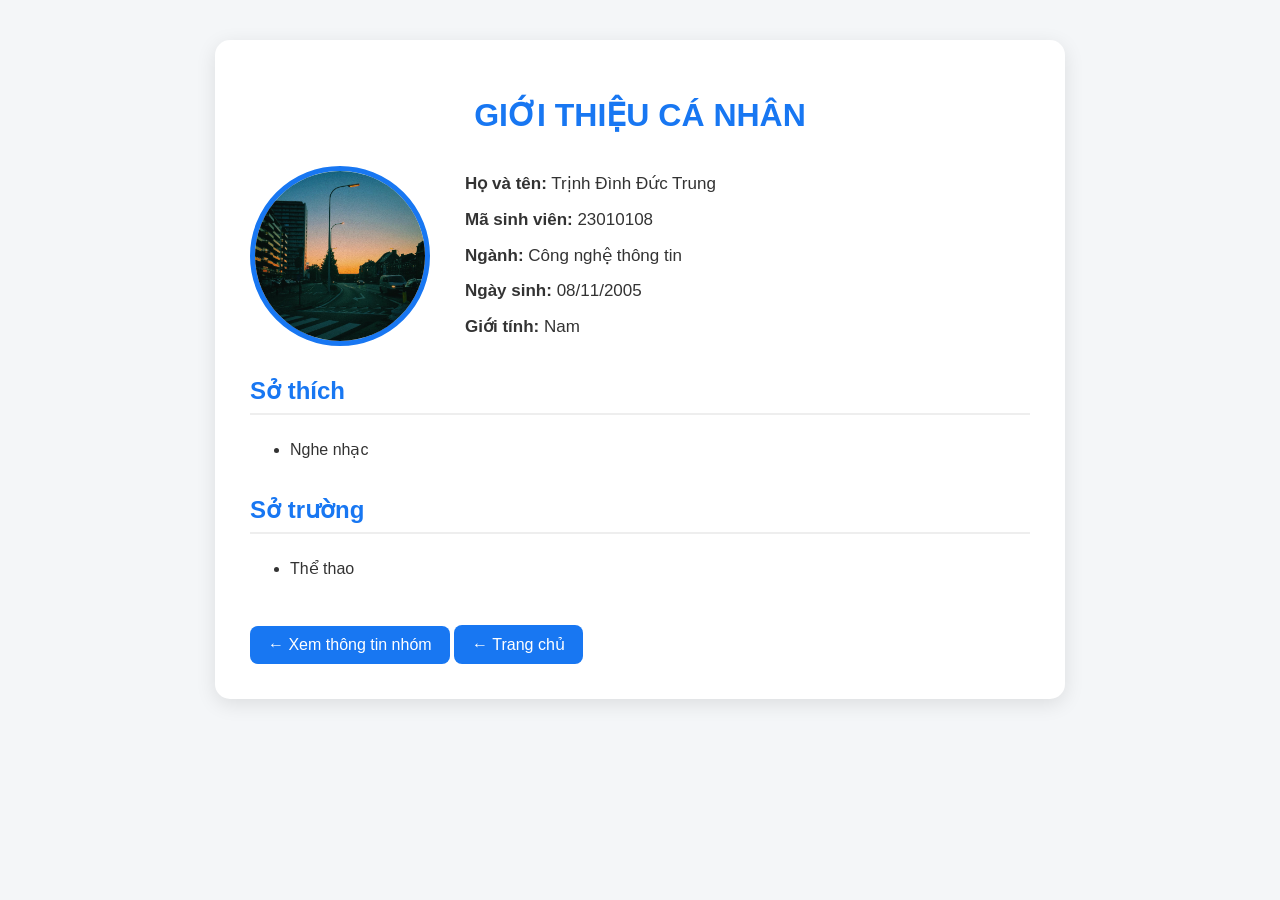
==== tasks/duc-trung/index.html @ 1564f826 "Hoan thien profile 4 thanh vien va trang gioi thieu nhom" ====
<!DOCTYPE html>
<html lang="vi">

<head>

    <meta charset="UTF-8">

    <meta name="viewport"
          content="width=device-width, initial-scale=1.0">

    <title>Trịnh Đình Đức Trung</title>

    <link rel="stylesheet"
          href="../../css/profile.css">

</head>

<body>

<div class="container">

    <h1>GIỚI THIỆU CÁ NHÂN</h1>

    <div class="profile">

        <img
            src="images/avatar.jpg"
            alt="Ảnh đại diện Trịnh Đình Đức Trung"
            class="avatar"
        >

        <div class="info">

            <p>
                <strong>Họ và tên:</strong>
                Trịnh Đình Đức Trung
            </p>

            <p>
                <strong>Mã sinh viên:</strong>
                23010108
            </p>

            <p>
                <strong>Ngành:</strong>
                Công nghệ thông tin
            </p>

            <p>
                <strong>Ngày sinh:</strong>
                08/11/2005
            </p>

            <p>
                <strong>Giới tính:</strong>
                Nam
            </p>

        </div>

    </div>


    <h2>Sở thích</h2>

    <ul>
        <li>Nghe nhạc</li>
    </ul>


    <h2>Sở trường</h2>

    <ul>
        <li>Thể thao</li>
    </ul>


    <a href="../group/about.html"
       class="back">
        ← Xem thông tin nhóm
    </a>

    <a href="../../index.html"
       class="back">
        ← Trang chủ
    </a>

</div>

</body>

</html>
---- css/profile.css ----
* {
    box-sizing: border-box;
}

body {
    margin: 0;
    padding: 40px 20px;
    font-family: Arial, sans-serif;
    background-color: #f4f6f8;
    color: #333;
}

.container {
    max-width: 850px;
    margin: auto;
    padding: 35px;
    background: white;
    border-radius: 15px;
    box-shadow: 0 5px 20px rgba(0,0,0,0.1);
}

h1 {
    text-align: center;
    color: #1877f2;
    margin-bottom: 30px;
}

.profile {
    display: flex;
    gap: 35px;
    align-items: center;
}

.avatar {
    width: 180px;
    height: 180px;
    object-fit: cover;
    border-radius: 50%;
    border: 5px solid #1877f2;
}

.info {
    flex: 1;
}

.info p {
    font-size: 17px;
    line-height: 1.8;
    margin: 5px 0;
}

h2 {
    margin-top: 30px;
    padding-bottom: 8px;
    color: #1877f2;
    border-bottom: 2px solid #eeeeee;
}

ul {
    font-size: 16px;
    line-height: 1.9;
}

.back {
    display: inline-block;
    margin-top: 25px;
    padding: 10px 18px;
    color: white;
    background: #1877f2;
    text-decoration: none;
    border-radius: 8px;
}

.back:hover {
    background: #0d5fc7;
}

@media (max-width: 600px) {
    .profile {
        flex-direction: column;
        text-align: center;
    }
}
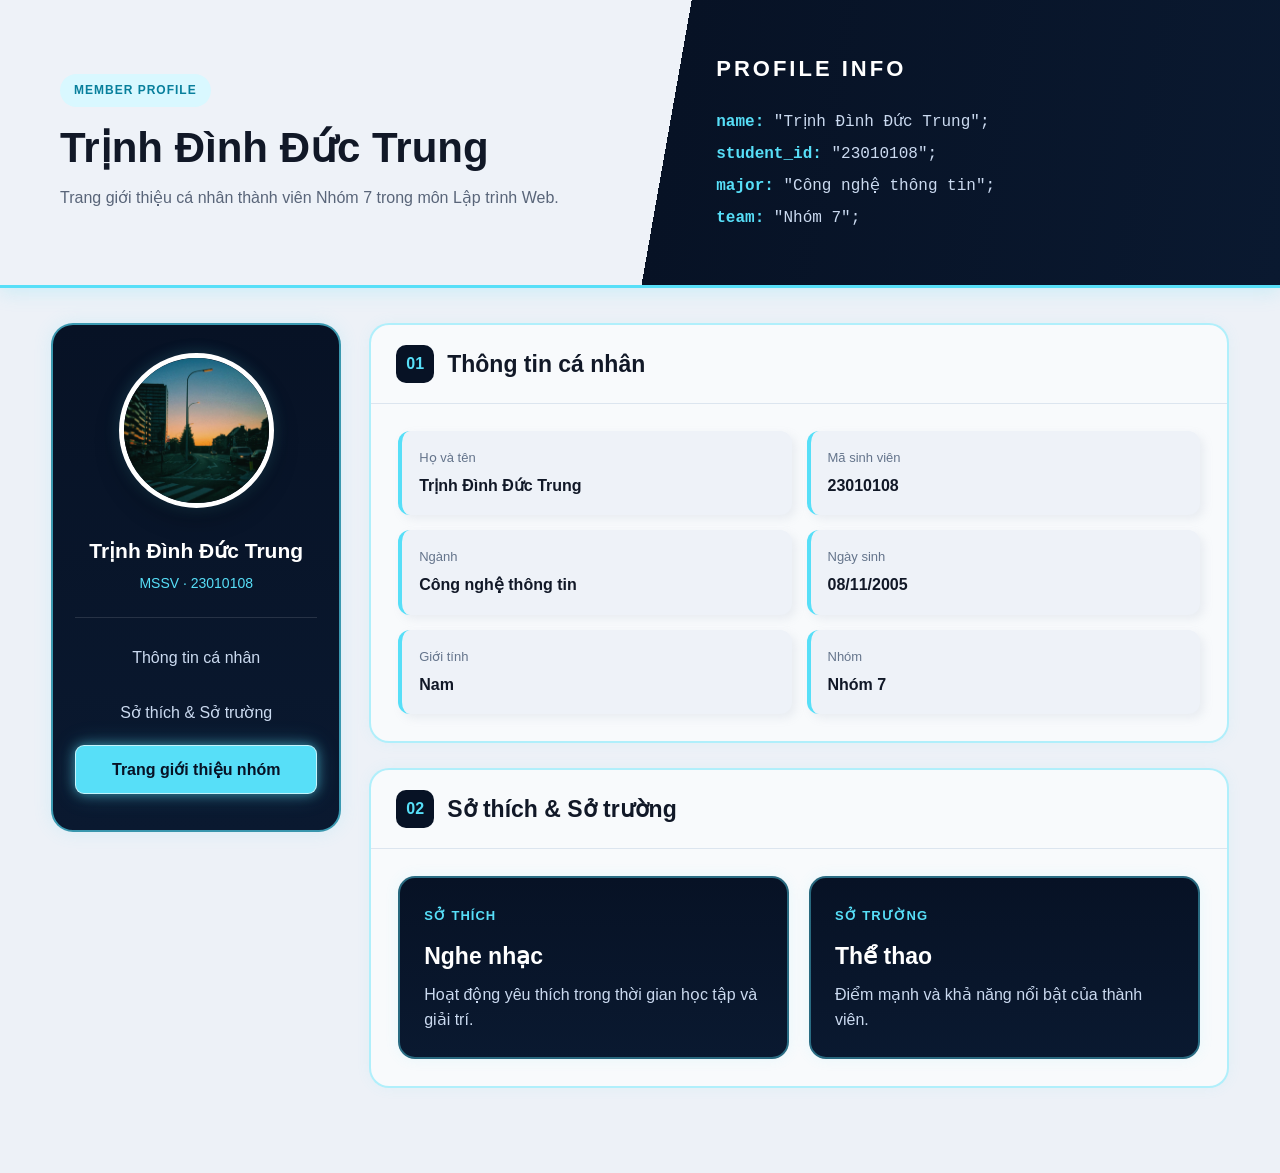
==== commit 52881c66: "hoàn thiện dao diện" ====
--- a/tasks/duc-trung/index.html
+++ b/tasks/duc-trung/index.html
@@ -2,91 +2,270 @@
 <html lang="vi">
 
 <head>
-
     <meta charset="UTF-8">
-
-    <meta name="viewport"
-          content="width=device-width, initial-scale=1.0">
-
-    <title>Trịnh Đình Đức Trung</title>
-
-    <link rel="stylesheet"
-          href="../../css/profile.css">
-
+    <meta name="viewport" content="width=device-width, initial-scale=1.0">
+
+    <title>Trịnh Đình Đức Trung - Profile</title>
+
+    <link rel="stylesheet" href="../../css/profile.css?v=20260921-3">
 </head>
 
 <body>
 
-<div class="container">
-
-    <h1>GIỚI THIỆU CÁ NHÂN</h1>
-
-    <div class="profile">
+<header class="profile-header">
+
+    <div class="header-inner">
+
+        <div class="header-left">
+
+            <span class="header-label">
+                MEMBER PROFILE
+            </span>
+
+            <h1>Trịnh Đình Đức Trung</h1>
+
+            <p>
+                Trang giới thiệu cá nhân thành viên Nhóm 7
+                trong môn Lập trình Web.
+            </p>
+
+        </div>
+
+        <div class="header-right">
+
+            <h2>PROFILE INFO</h2>
+
+            <div class="code-info">
+
+                <p>
+                    <strong>name:</strong>
+                    "Trịnh Đình Đức Trung";
+                </p>
+
+                <p>
+                    <strong>student_id:</strong>
+                    "23010108";
+                </p>
+
+                <p>
+                    <strong>major:</strong>
+                    "Công nghệ thông tin";
+                </p>
+
+                <p>
+                    <strong>team:</strong>
+                    "Nhóm 7";
+                </p>
+
+            </div>
+
+        </div>
+
+    </div>
+
+</header>
+
+
+<div class="profile-layout">
+
+    <aside class="profile-sidebar">
 
         <img
             src="images/avatar.jpg"
             alt="Ảnh đại diện Trịnh Đình Đức Trung"
-            class="avatar"
+            class="profile-avatar"
         >
 
-        <div class="info">
-
-            <p>
-                <strong>Họ và tên:</strong>
-                Trịnh Đình Đức Trung
-            </p>
-
-            <p>
-                <strong>Mã sinh viên:</strong>
-                23010108
-            </p>
-
-            <p>
-                <strong>Ngành:</strong>
-                Công nghệ thông tin
-            </p>
-
-            <p>
-                <strong>Ngày sinh:</strong>
-                08/11/2005
-            </p>
-
-            <p>
-                <strong>Giới tính:</strong>
-                Nam
-            </p>
-
-        </div>
-
-    </div>
-
-
-    <h2>Sở thích</h2>
-
-    <ul>
-        <li>Nghe nhạc</li>
-    </ul>
-
-
-    <h2>Sở trường</h2>
-
-    <ul>
-        <li>Thể thao</li>
-    </ul>
-
-
-    <a href="../group/about.html"
-       class="back">
-        ← Xem thông tin nhóm
-    </a>
-
-    <a href="../../index.html"
-       class="back">
-        ← Trang chủ
-    </a>
+        <h2>Trịnh Đình Đức Trung</h2>
+
+        <p class="student-id">
+            MSSV · 23010108
+        </p>
+
+        <ul class="profile-nav">
+
+            <li>
+                <a href="#information">
+                    Thông tin cá nhân
+                </a>
+            </li>
+
+            <li>
+                <a href="#skills">
+                    Sở thích & Sở trường
+                </a>
+            </li>
+
+            <li>
+                <a
+                    href="../group/about.html"
+                    class="primary-link"
+                >
+                    Trang giới thiệu nhóm
+                </a>
+            </li>
+
+        </ul>
+
+    </aside>
+
+
+    <main class="profile-content">
+
+        <!-- MỤC 01 -->
+        <section
+            class="profile-section"
+            id="information"
+        >
+
+            <div class="section-head">
+
+                <div class="section-number">
+                    01
+                </div>
+
+                <h2>
+                    Thông tin cá nhân
+                </h2>
+
+            </div>
+
+            <div class="section-body">
+
+                <div class="info-grid">
+
+                    <div class="info-item">
+                        <span class="info-label">
+                            Họ và tên
+                        </span>
+
+                        <span class="info-value">
+                            Trịnh Đình Đức Trung
+                        </span>
+                    </div>
+
+                    <div class="info-item">
+                        <span class="info-label">
+                            Mã sinh viên
+                        </span>
+
+                        <span class="info-value">
+                            23010108
+                        </span>
+                    </div>
+
+                    <div class="info-item">
+                        <span class="info-label">
+                            Ngành
+                        </span>
+
+                        <span class="info-value">
+                            Công nghệ thông tin
+                        </span>
+                    </div>
+
+                    <div class="info-item">
+                        <span class="info-label">
+                            Ngày sinh
+                        </span>
+
+                        <span class="info-value">
+                            08/11/2005
+                        </span>
+                    </div>
+
+                    <div class="info-item">
+                        <span class="info-label">
+                            Giới tính
+                        </span>
+
+                        <span class="info-value">
+                            Nam
+                        </span>
+                    </div>
+
+                    <div class="info-item">
+                        <span class="info-label">
+                            Nhóm
+                        </span>
+
+                        <span class="info-value">
+                            Nhóm 7
+                        </span>
+                    </div>
+
+                </div>
+
+            </div>
+
+        </section>
+
+
+        <!-- MỤC 02 -->
+        <section
+            class="profile-section"
+            id="skills"
+        >
+
+            <div class="section-head">
+
+                <div class="section-number">
+                    02
+                </div>
+
+                <h2>
+                    Sở thích & Sở trường
+                </h2>
+
+            </div>
+
+            <div class="section-body">
+
+                <div class="skills-grid">
+
+                    <div class="skill-card">
+
+                        <span>
+                            SỞ THÍCH
+                        </span>
+
+                        <h3>
+                            Nghe nhạc
+                        </h3>
+
+                        <p>
+                            Hoạt động yêu thích trong
+                            thời gian học tập và giải trí.
+                        </p>
+
+                    </div>
+
+                    <div class="skill-card">
+
+                        <span>
+                            SỞ TRƯỜNG
+                        </span>
+
+                        <h3>
+                            Thể thao
+                        </h3>
+
+                        <p>
+                            Điểm mạnh và khả năng
+                            nổi bật của thành viên.
+                        </p>
+
+                    </div>
+
+                </div>
+
+            </div>
+
+        </section>
+
+    </main>
 
 </div>
 
 </body>
-
 </html>
--- a/css/profile.css
+++ b/css/profile.css
@@ -1,83 +1,570 @@
 * {
+    margin: 0;
+    padding: 0;
     box-sizing: border-box;
 }
 
+html {
+    scroll-behavior: smooth;
+}
+
+:root {
+    --bg: #edf1f7;
+    --light: #eef2f8;
+    --dark: #071225;
+    --dark2: #0a1930;
+    --cyan: #57dff8;
+    --text: #182235;
+    --muted: #64748b;
+    --border: #d8e1ed;
+    --white: #ffffff;
+}
+
 body {
-    margin: 0;
-    padding: 40px 20px;
-    font-family: Arial, sans-serif;
-    background-color: #f4f6f8;
-    color: #333;
-}
-
-.container {
-    max-width: 850px;
+    font-family: Arial, Helvetica, sans-serif;
+    background: var(--bg);
+    color: var(--text);
+    line-height: 1.6;
+}
+
+
+/* =========================
+   HEADER
+========================= */
+
+.profile-header {
+    width: 100%;
+
+    background:
+        linear-gradient(
+            100deg,
+            #eef2f8 0%,
+            #eef2f8 52%,
+            #071225 52%,
+            #0a1930 100%
+        );
+
+    border-bottom: 3px solid var(--cyan);
+
+    box-shadow:
+        0 4px 18px
+        rgba(87, 223, 248, 0.22);
+}
+
+.header-inner {
+    max-width: 1250px;
+    min-height: 285px;
+
     margin: auto;
-    padding: 35px;
-    background: white;
-    border-radius: 15px;
-    box-shadow: 0 5px 20px rgba(0,0,0,0.1);
-}
-
-h1 {
+
+    display: grid;
+    grid-template-columns: 1.05fr 0.95fr;
+}
+
+.header-left {
+    padding: 48px 45px;
+
+    display: flex;
+    flex-direction: column;
+    justify-content: center;
+}
+
+.header-label {
+    width: fit-content;
+
+    padding: 7px 14px;
+
+    margin-bottom: 17px;
+
+    border-radius: 20px;
+
+    background: #d9f8ff;
+    color: #087f9c;
+
+    font-size: 12px;
+    font-weight: bold;
+    letter-spacing: 1px;
+}
+
+.header-left h1 {
+    color: #111827;
+
+    font-size: 42px;
+    line-height: 1.15;
+
+    margin-bottom: 13px;
+}
+
+.header-left p {
+    color: #596579;
+
+    max-width: 550px;
+
+    font-size: 16px;
+}
+
+.header-right {
+    padding: 45px;
+
+    display: flex;
+    flex-direction: column;
+    justify-content: center;
+
+    color: white;
+}
+
+.header-right h2 {
+    margin-bottom: 20px;
+
+    font-size: 22px;
+
+    letter-spacing: 3px;
+}
+
+.code-info {
+    font-family: "Courier New", monospace;
+
+    color: #cbdaf0;
+
+    line-height: 2;
+}
+
+.code-info strong {
+    color: var(--cyan);
+}
+
+
+/* =========================
+   MAIN LAYOUT
+========================= */
+
+.profile-layout {
+    width: 92%;
+    max-width: 1250px;
+
+    margin: 35px auto 60px;
+
+    display: grid;
+
+    grid-template-columns:
+        290px
+        minmax(0, 1fr);
+
+    gap: 28px;
+}
+
+
+/* =========================
+   SIDEBAR PROFILE
+========================= */
+
+.profile-sidebar {
+    align-self: start;
+
+    position: sticky;
+    top: 24px;
+
+    padding: 28px 22px;
+
     text-align: center;
-    color: #1877f2;
-    margin-bottom: 30px;
-}
-
-.profile {
+
+    background:
+        linear-gradient(
+            180deg,
+            #071225,
+            #0a1930
+        );
+
+    border:
+        2px solid
+        rgba(87, 223, 248, 0.65);
+
+    border-radius: 22px;
+
+    box-shadow:
+        0 0 18px
+        rgba(87, 223, 248, 0.15);
+}
+
+.profile-avatar {
+    width: 155px;
+    height: 155px;
+
+    object-fit: cover;
+
+    border-radius: 50%;
+
+    border: 5px solid white;
+
+    margin-bottom: 18px;
+
+    box-shadow:
+        0 10px 25px
+        rgba(0,0,0,0.28),
+        0 0 16px
+        rgba(87,223,248,0.20);
+}
+
+.profile-sidebar h2 {
+    color: white;
+
+    margin-bottom: 5px;
+
+    font-size: 21px;
+}
+
+.student-id {
+    color: var(--cyan);
+
+    font-size: 14px;
+
+    margin-bottom: 22px;
+}
+
+.profile-nav {
+    list-style: none;
+
+    border-top:
+        1px solid
+        rgba(255,255,255,0.12);
+
+    padding-top: 16px;
+}
+
+.profile-nav li {
+    margin-bottom: 8px;
+}
+
+.profile-nav a {
+    display: block;
+
+    padding: 11px 13px;
+
+    text-decoration: none;
+
+    color: #cbdaf0;
+
+    border-radius: 9px;
+
+    transition: 0.2s;
+}
+
+.profile-nav a:hover {
+    background:
+        rgba(87,223,248,0.10);
+
+    color: var(--cyan);
+
+    transform: translateX(3px);
+}
+
+.profile-nav .primary-link {
+    background: var(--cyan);
+
+    color: #071225;
+
+    font-weight: bold;
+}
+
+.profile-nav .primary-link:hover {
+    background: #7ce9ff;
+
+    color: #071225;
+}
+
+
+/* =========================
+   CONTENT
+========================= */
+
+.profile-content {
+    min-width: 0;
+}
+
+.profile-section {
+    margin-bottom: 25px;
+
+    background: #f8fafc;
+
+    border:
+        2px solid
+        rgba(87,223,248,0.45);
+
+    border-radius: 20px;
+
+    overflow: hidden;
+
+    box-shadow:
+        0 0 14px
+        rgba(87,223,248,0.08);
+}
+
+.section-head {
+    padding: 20px 25px;
+
     display: flex;
-    gap: 35px;
     align-items: center;
-}
-
-.avatar {
-    width: 180px;
-    height: 180px;
-    object-fit: cover;
-    border-radius: 50%;
-    border: 5px solid #1877f2;
-}
-
-.info {
-    flex: 1;
-}
-
-.info p {
-    font-size: 17px;
-    line-height: 1.8;
-    margin: 5px 0;
-}
-
-h2 {
-    margin-top: 30px;
-    padding-bottom: 8px;
-    color: #1877f2;
-    border-bottom: 2px solid #eeeeee;
-}
-
-ul {
+    gap: 13px;
+
+    border-bottom:
+        1px solid
+        #dce5ef;
+}
+
+.section-number {
+    width: 38px;
+    height: 38px;
+
+    display: flex;
+    align-items: center;
+    justify-content: center;
+
+    border-radius: 10px;
+
+    background: var(--dark);
+
+    color: var(--cyan);
+
+    font-weight: bold;
+}
+
+.section-head h2 {
+    color: #111827;
+
+    font-size: 23px;
+}
+
+.section-body {
+    padding: 27px;
+}
+
+
+/* =========================
+   THÔNG TIN CÁ NHÂN
+========================= */
+
+.info-grid {
+    display: grid;
+
+    grid-template-columns:
+        repeat(2, 1fr);
+
+    gap: 15px;
+}
+
+.info-item {
+    padding: 17px;
+
+    background: var(--light);
+
+    border-radius: 12px;
+
+    border-left:
+        4px solid
+        var(--cyan);
+
+    box-shadow:
+        4px 4px 10px
+        rgba(148,163,184,0.15);
+}
+
+.info-label {
+    display: block;
+
+    margin-bottom: 4px;
+
+    color: var(--muted);
+
+    font-size: 13px;
+}
+
+.info-value {
+    color: #111827;
+
     font-size: 16px;
-    line-height: 1.9;
-}
-
-.back {
+
+    font-weight: bold;
+}
+
+
+/* =========================
+   HOBBY / STRENGTH
+========================= */
+
+.skills-grid {
+    display: grid;
+
+    grid-template-columns:
+        repeat(2, 1fr);
+
+    gap: 20px;
+}
+
+.skill-card {
+    min-height: 150px;
+
+    padding: 24px;
+
+    border-radius: 17px;
+
+    background:
+        linear-gradient(
+            180deg,
+            #071225,
+            #0a1930
+        );
+
+    color: white;
+
+    border:
+        2px solid
+        rgba(87,223,248,0.42);
+
+    box-shadow:
+        0 0 14px
+        rgba(87,223,248,0.10);
+}
+
+.skill-card span {
     display: inline-block;
-    margin-top: 25px;
-    padding: 10px 18px;
+
+    margin-bottom: 11px;
+
+    color: var(--cyan);
+
+    font-size: 13px;
+    font-weight: bold;
+
+    letter-spacing: 1px;
+}
+
+.skill-card h3 {
+    font-size: 23px;
+
+    margin-bottom: 7px;
+}
+
+.skill-card p {
+    color: #cbdaf0;
+}
+
+
+/* =========================
+   ACTION
+========================= */
+
+.action-box {
+    display: flex;
+
+    gap: 12px;
+
+    flex-wrap: wrap;
+}
+
+.action-button {
+    display: inline-block;
+
+    padding: 11px 18px;
+
+    border-radius: 11px;
+
+    background: var(--dark);
+
     color: white;
-    background: #1877f2;
+
     text-decoration: none;
-    border-radius: 8px;
-}
-
-.back:hover {
-    background: #0d5fc7;
+
+    font-weight: bold;
+
+    transition: 0.2s;
+}
+
+.action-button:hover {
+    color: var(--cyan);
+
+    transform: translateY(-2px);
+}
+
+.action-button.light {
+    background: var(--light);
+
+    color: #111827;
+
+    box-shadow:
+        -5px -5px 10px white,
+        5px 5px 10px
+        rgba(148,163,184,0.28);
+}
+
+
+/* =========================
+   RESPONSIVE
+========================= */
+
+@media (max-width: 900px) {
+
+    .profile-header {
+        background: #eef2f8;
+    }
+
+    .header-inner {
+        grid-template-columns: 1fr;
+    }
+
+    .header-right {
+        background: var(--dark);
+    }
+
+    .profile-layout {
+        grid-template-columns: 1fr;
+    }
+
+    .profile-sidebar {
+        position: static;
+    }
+
+    .info-grid,
+    .skills-grid {
+        grid-template-columns: 1fr;
+    }
 }
 
 @media (max-width: 600px) {
-    .profile {
-        flex-direction: column;
-        text-align: center;
-    }
-}
+
+    .header-left,
+    .header-right {
+        padding: 32px 22px;
+    }
+
+    .header-left h1 {
+        font-size: 34px;
+    }
+
+    .profile-layout {
+        width: 94%;
+    }
+}
+
+/* Nút Trang giới thiệu nhóm nổi bật */
+.profile-nav .primary-link {
+    background: #57dff8;
+    color: #071225;
+    font-weight: 700;
+
+    box-shadow:
+        0 0 12px rgba(87, 223, 248, 0.55),
+        0 0 24px rgba(87, 223, 248, 0.22);
+
+    border: 1px solid rgba(255,255,255,0.65);
+}
+
+.profile-nav .primary-link:hover {
+    background: #8decff;
+    color: #071225;
+
+    transform: translateY(-2px);
+
+    box-shadow:
+        0 0 16px rgba(87, 223, 248, 0.75),
+        0 0 30px rgba(87, 223, 248, 0.30);
+}
